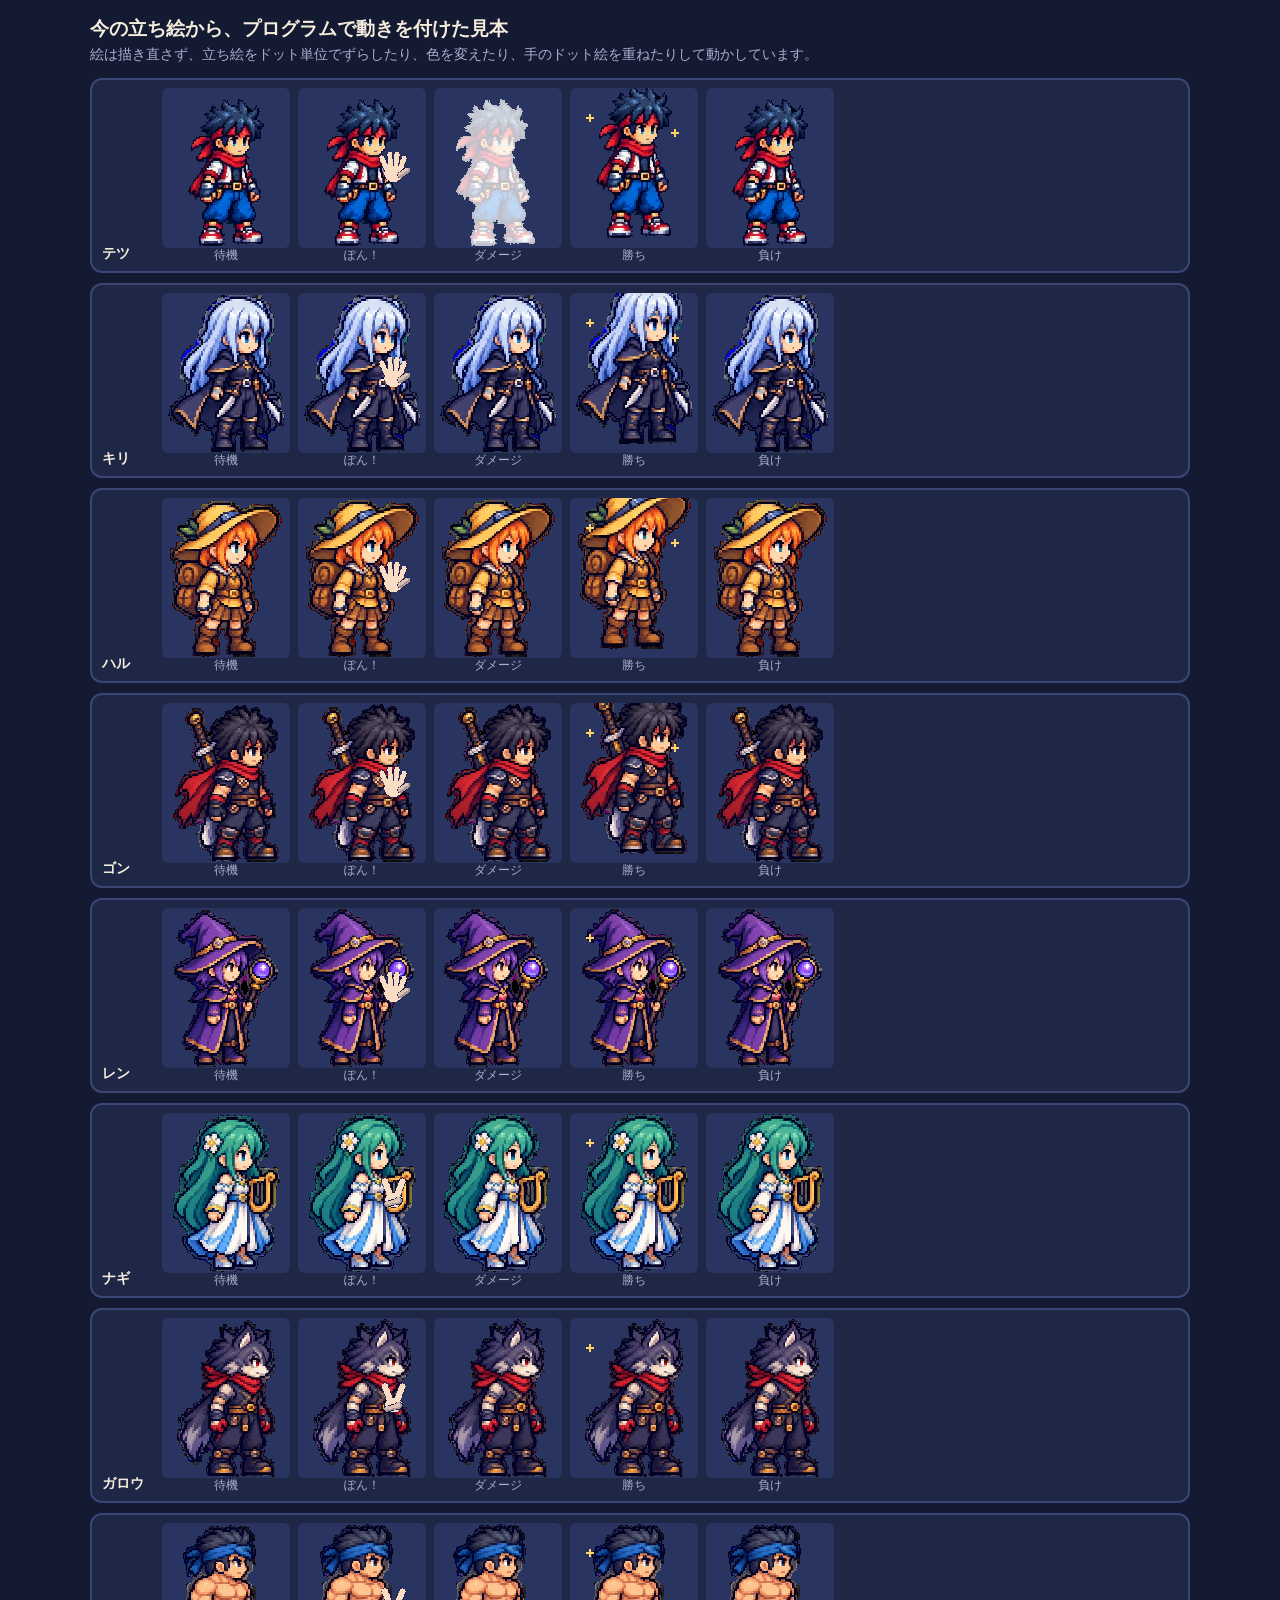
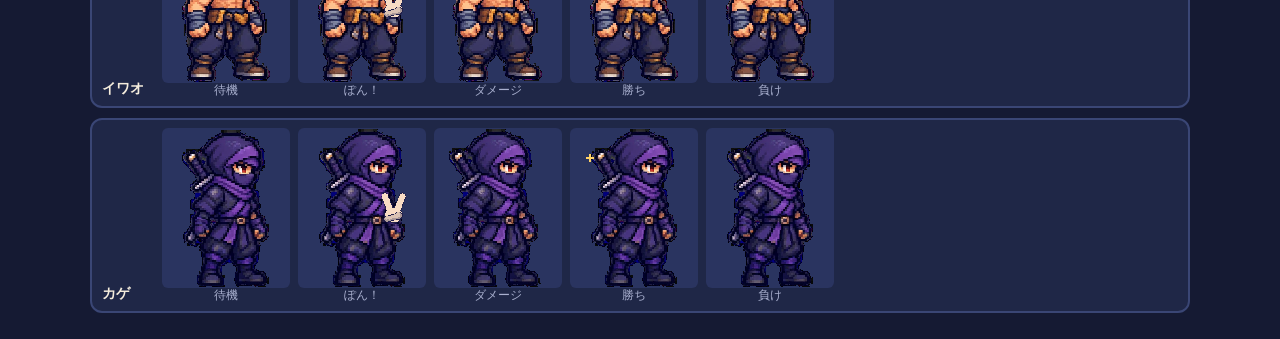
==== _motion-preview.html @ 8b633af2 "Add files via upload" ====
<!doctype html>
<html lang="ja">
<head>
<meta charset="utf-8">
<meta name="viewport" content="width=device-width,initial-scale=1">
<title>動きの見本</title>
<style>
:root { --night: #151a33; --panel: #1f2747; --line: #3a4675; --ink: #f4ecdc; --dim: #a9b0cf; --gold: #ffd166; }
body { margin: 0; background: var(--night); color: var(--ink); font-family: "M PLUS Rounded 1c", system-ui, sans-serif; }
.wrap { max-width: 1100px; margin: 0 auto; padding: 16px; }
h1 { font-size: 1.2rem; margin: 0 0 4px; }
.sub { color: var(--dim); font-size: .85rem; margin: 0 0 14px; }
.row { display: flex; gap: 8px; align-items: flex-end; background: var(--panel); border: 2px solid var(--line); border-radius: 12px; padding: 8px 10px; margin-bottom: 10px; flex-wrap: wrap; }
.row b { width: 52px; font-size: .9rem; }
.cell { display: flex; flex-direction: column; align-items: center; font-size: .72rem; color: var(--dim); }
canvas { width: 128px; height: 160px; image-rendering: pixelated; background: #2a3460; border-radius: 6px; }
</style>
</head>
<body>
<div class="wrap">
  <h1>今の立ち絵から、プログラムで動きを付けた見本</h1>
  <p class="sub">絵は描き直さず、立ち絵をドット単位でずらしたり、色を変えたり、手のドット絵を重ねたりして動かしています。</p>
  <div id="list"></div>
</div>
<script src="art.js"></script>
<script>
const NAMES = ["テツ", "キリ", "ハル", "ゴン", "レン", "ナギ", "ガロウ", "イワオ", "カゲ"];
const MOTIONS = [["待機", 4, 380], ["ぽん！", 3, 700], ["ダメージ", 4, 120], ["勝ち", 4, 160], ["負け", 3, 420]];
const W = 256, H = 320;
const load = src => new Promise(r => { const i = new Image(); i.onload = () => r(i); i.src = src; });
// 1コマを描く：img を元に、動きの種類と番号に合わせて行ごとにずらす
function frame(g, img, hands, kind, k) {
  g.clearRect(0, 0, W, H);
  const waist = H * .56, hair = H * .24;
  if (kind === "待機") {
    const dy = [0, 2, 4, 2][k], dx = [0, 2, 0, -2][k];
    g.drawImage(img, 0, waist, W, H - waist, 0, waist, W, H - waist);            // 下半身はそのまま
    g.drawImage(img, 0, hair, W, waist - hair, 0, hair + dy, W, waist - hair);   // 上半身は沈む
    g.drawImage(img, 0, 0, W, hair, dx, dy, W, hair);                            // 髪は少し揺れる
  } else if (kind === "ぽん！") {
    g.drawImage(img, 0, 0);
    const h = hands[k], s = 64; g.drawImage(h, W * .62, H * .5 - s / 2, s, s);   // 前に出した手
  } else if (kind === "ダメージ") {
    const lean = [0, 14, 10, 4][k];
    for (let y = 0; y < H; y += 2) g.drawImage(img, 0, y, W, 2, -lean * (1 - y / H) * 1.6, y, W, 2); // 上ほど後ろへ傾く
    if (k === 1) { g.globalCompositeOperation = "source-atop"; g.fillStyle = "rgba(255,255,255,.75)"; g.fillRect(0, 0, W, H); g.globalCompositeOperation = "source-over"; }
  } else if (kind === "勝ち") {
    const up = [0, 16, 24, 8][k], st = [1, 1.04, 1.06, 1.02][k], h2 = H * st;
    g.drawImage(img, 0, 0, W, H, 0, H - h2 - up, W, h2);
    g.fillStyle = "#ffd166"; for (const [x, y] of [[40, 60], [210, 90], [60, 150], [200, 30]].slice(0, k + 1)) { g.fillRect(x - 2, y - 8, 4, 16); g.fillRect(x - 8, y - 2, 16, 4); }
  } else {
    const sq = [0, 10, 18][k];
    g.drawImage(img, 0, waist, W, H - waist, 0, waist, W, H - waist);
    g.drawImage(img, 0, 0, W, waist, 0, sq, W, waist);                           // 上半身ががくっと沈む
    g.globalCompositeOperation = "source-atop"; g.fillStyle = `rgba(20,24,60,${k * .18})`; g.fillRect(0, 0, W, H); g.globalCompositeOperation = "source-over";
  }
}
(async () => {
  const hands = await Promise.all([0, 1, 2].map(h => load(JQArt.handIcon(h))));
  for (let i = 1; i <= 9; i++) {
    const img = await load(`img/chars/c${i}.png?v=1`);
    const row = document.createElement("div"); row.className = "row"; row.innerHTML = `<b>${NAMES[i - 1]}</b>`;
    for (const [kind, n, ms] of MOTIONS) {
      const c = document.createElement("canvas"); c.width = W; c.height = H;
      const cell = document.createElement("div"); cell.className = "cell"; cell.append(c, kind); row.append(cell);
      const g = c.getContext("2d"); g.imageSmoothingEnabled = false;
      let k = 0; frame(g, img, hands, kind, 0);
      setInterval(() => { k = (k + 1) % n; frame(g, img, hands, kind, k); }, ms);
    }
    document.getElementById("list").append(row);
  }
})();
</script>
</body>
</html>
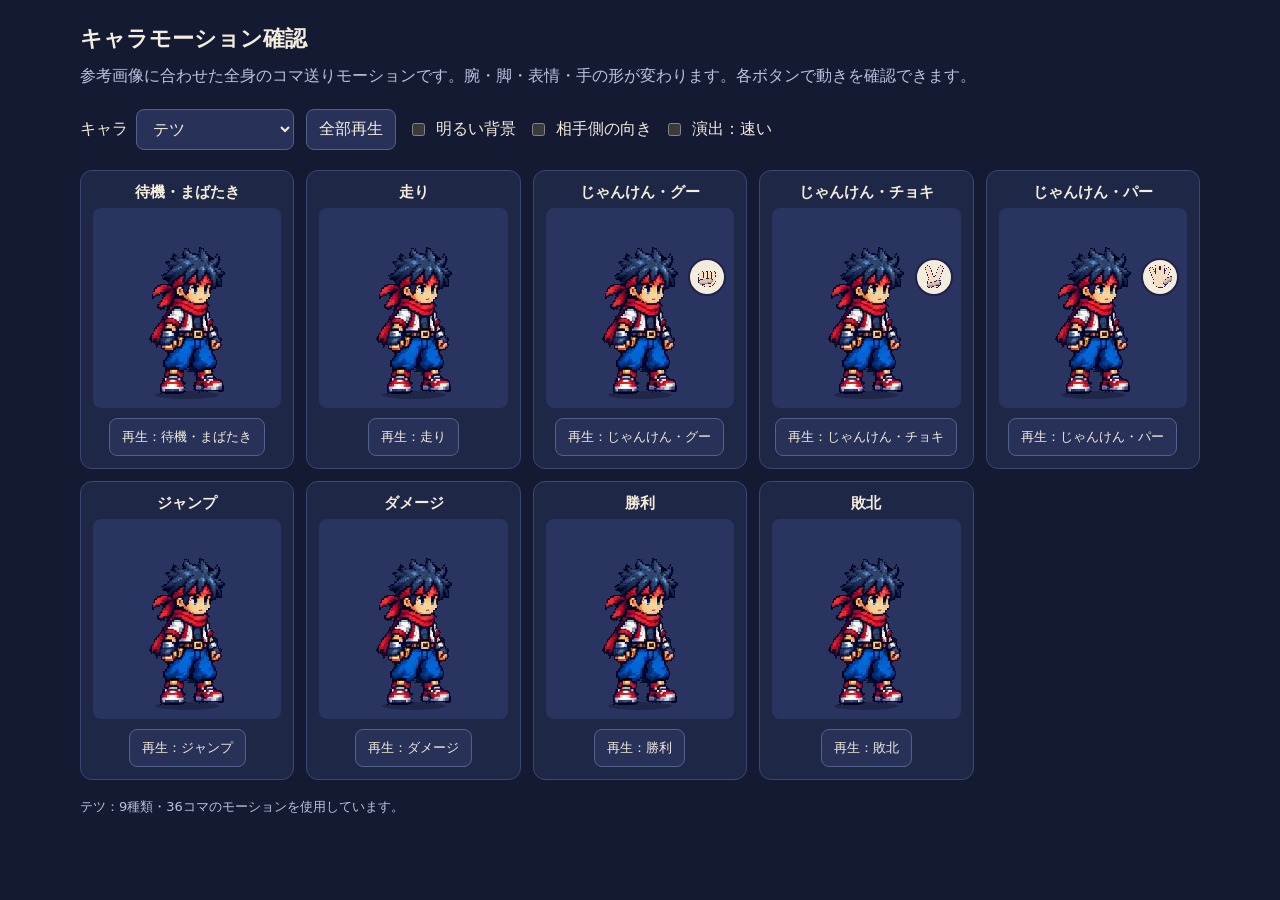
==== commit 7f396d9a: "Integrate consistent character motion playback 全18キャラとカエデ防御姿に、同じシートを使う9種類のコマ送りモーションを接続します。" ====
--- a/_motion-preview.html
+++ b/_motion-preview.html
@@ -3,73 +3,79 @@
 <head>
 <meta charset="utf-8">
 <meta name="viewport" content="width=device-width,initial-scale=1">
-<title>動きの見本</title>
+<title>キャラモーション確認</title>
 <style>
-:root { --night: #151a33; --panel: #1f2747; --line: #3a4675; --ink: #f4ecdc; --dim: #a9b0cf; --gold: #ffd166; }
-body { margin: 0; background: var(--night); color: var(--ink); font-family: "M PLUS Rounded 1c", system-ui, sans-serif; }
-.wrap { max-width: 1100px; margin: 0 auto; padding: 16px; }
-h1 { font-size: 1.2rem; margin: 0 0 4px; }
-.sub { color: var(--dim); font-size: .85rem; margin: 0 0 14px; }
-.row { display: flex; gap: 8px; align-items: flex-end; background: var(--panel); border: 2px solid var(--line); border-radius: 12px; padding: 8px 10px; margin-bottom: 10px; flex-wrap: wrap; }
-.row b { width: 52px; font-size: .9rem; }
-.cell { display: flex; flex-direction: column; align-items: center; font-size: .72rem; color: var(--dim); }
-canvas { width: 128px; height: 160px; image-rendering: pixelated; background: #2a3460; border-radius: 6px; }
+:root { color-scheme: dark; font-family: system-ui, sans-serif; background: #151a33; color: #f4ecdc; }
+body { margin: 0; } main { max-width: 1120px; margin: auto; padding: 24px; }
+h1 { font-size: 22px; margin: 0 0 8px; } p { line-height: 1.7; color: #bac2df; margin: 0 0 20px; }
+.controls { display: flex; align-items: center; flex-wrap: wrap; gap: 12px; margin-bottom: 20px; }
+select, button { font: inherit; padding: 9px 12px; border: 1px solid #54618d; border-radius: 8px; color: #f4ecdc; background: #283259; }
+button { cursor: pointer; } label { display: flex; align-items: center; gap: 8px; }
+.grid { display: grid; grid-template-columns: repeat(auto-fit, minmax(210px, 1fr)); gap: 12px; }
+.card { background: #1f2747; border: 1px solid #3a4675; border-radius: 12px; padding: 12px; text-align: center; }
+h2 { font-size: 15px; margin: 0 0 6px; } .scene { height: 200px; position: relative; background: #2a3460; border-radius: 8px; overflow: hidden; }
+.light .scene { background: #efe5ce; }
+.actor { position: absolute; width: 128px; height: 160px; bottom: 12px; left: calc(50% - 64px); }
+.bob { position: absolute; inset: 0; animation: breathe 2.4s steps(1, end) infinite; }
+.motion-rendered .bob { animation: none; }
+.spr { display: block; width: 128px; height: 160px; max-width: none; image-rendering: pixelated; }
+.shadow { position: absolute; width: 64px; height: 8px; left: 32px; bottom: -3px; border-radius: 50%; background: #0004; }
+.bubble { position: absolute; top: 50px; right: 8px; border-radius: 50%; background: #f4ecdc; border: 2px solid #22204a; padding: 5px; z-index: 2; }
+.bubble img { width: 24px; height: 24px; display: block; image-rendering: pixelated; }
+@keyframes breathe { 0%, 100% { transform: translateY(0); } 35%, 65% { transform: translateY(-1px); } }
+.caption { margin: 16px 0 0; font-size: 13px; } .card button { margin-top: 10px; font-size: 13px; }
+@media (max-width: 520px) { main { padding: 16px; } .grid { grid-template-columns: repeat(2, minmax(0, 1fr)); } .controls { font-size: 14px; } }
 </style>
 </head>
-<body>
-<div class="wrap">
-  <h1>今の立ち絵から、プログラムで動きを付けた見本</h1>
-  <p class="sub">絵は描き直さず、立ち絵をドット単位でずらしたり、色を変えたり、手のドット絵を重ねたりして動かしています。</p>
-  <div id="list"></div>
+<body><main>
+<h1>キャラモーション確認</h1>
+<p>参考画像に合わせた全身のコマ送りモーションです。腕・脚・表情・手の形が変わります。各ボタンで動きを確認できます。</p>
+<div class="controls">
+  <label>キャラ <select id="character"></select></label>
+  <button id="replay" type="button">全部再生</button>
+  <label><input id="light" type="checkbox">明るい背景</label>
+  <label><input id="reverse" type="checkbox">相手側の向き</label>
+  <label><input id="fast" type="checkbox">演出：速い</label>
 </div>
+<div class="grid" id="list"></div>
+<p class="caption" id="status" role="status"></p>
+</main>
 <script src="art.js"></script>
+<script src="character-atlases.js?v=2026-11-08-0044"></script>
+<script src="character-motion.js?v=2026-11-08-0044"></script>
 <script>
-const NAMES = ["テツ", "キリ", "ハル", "ゴン", "レン", "ナギ", "ガロウ", "イワオ", "カゲ"];
-const MOTIONS = [["待機", 4, 380], ["ぽん！", 3, 700], ["ダメージ", 4, 120], ["勝ち", 4, 160], ["負け", 3, 420]];
-const W = 256, H = 320;
-const load = src => new Promise(r => { const i = new Image(); i.onload = () => r(i); i.src = src; });
-// 1コマを描く：img を元に、動きの種類と番号に合わせて行ごとにずらす
-function frame(g, img, hands, kind, k) {
-  g.clearRect(0, 0, W, H);
-  const waist = H * .56, hair = H * .24;
-  if (kind === "待機") {
-    const dy = [0, 2, 4, 2][k], dx = [0, 2, 0, -2][k];
-    g.drawImage(img, 0, waist, W, H - waist, 0, waist, W, H - waist);            // 下半身はそのまま
-    g.drawImage(img, 0, hair, W, waist - hair, 0, hair + dy, W, waist - hair);   // 上半身は沈む
-    g.drawImage(img, 0, 0, W, hair, dx, dy, W, hair);                            // 髪は少し揺れる
-  } else if (kind === "ぽん！") {
-    g.drawImage(img, 0, 0);
-    const h = hands[k], s = 64; g.drawImage(h, W * .62, H * .5 - s / 2, s, s);   // 前に出した手
-  } else if (kind === "ダメージ") {
-    const lean = [0, 14, 10, 4][k];
-    for (let y = 0; y < H; y += 2) g.drawImage(img, 0, y, W, 2, -lean * (1 - y / H) * 1.6, y, W, 2); // 上ほど後ろへ傾く
-    if (k === 1) { g.globalCompositeOperation = "source-atop"; g.fillStyle = "rgba(255,255,255,.75)"; g.fillRect(0, 0, W, H); g.globalCompositeOperation = "source-over"; }
-  } else if (kind === "勝ち") {
-    const up = [0, 16, 24, 8][k], st = [1, 1.04, 1.06, 1.02][k], h2 = H * st;
-    g.drawImage(img, 0, 0, W, H, 0, H - h2 - up, W, h2);
-    g.fillStyle = "#ffd166"; for (const [x, y] of [[40, 60], [210, 90], [60, 150], [200, 30]].slice(0, k + 1)) { g.fillRect(x - 2, y - 8, 4, 16); g.fillRect(x - 8, y - 2, 16, 4); }
-  } else {
-    const sq = [0, 10, 18][k];
-    g.drawImage(img, 0, waist, W, H - waist, 0, waist, W, H - waist);
-    g.drawImage(img, 0, 0, W, waist, 0, sq, W, waist);                           // 上半身ががくっと沈む
-    g.globalCompositeOperation = "source-atop"; g.fillStyle = `rgba(20,24,60,${k * .18})`; g.fillRect(0, 0, W, H); g.globalCompositeOperation = "source-over";
-  }
+const names = ["テツ", "キリ", "ハル", "ゴン", "レン", "ナギ", "ガロウ", "イワオ", "カゲ", "シズク", "ツツミ", "ウガチ", "ホムラ", "マサ", "トキ", "ミツ", "セツナ", "カエデ（攻撃）", "カエデ（防御）"];
+const keys = [...Array.from({ length: 18 }, (_, i) => `c${i + 1}`), "c18d"];
+const motions = [["待機・まばたき", "idle"], ["走り", "run"], ["じゃんけん・グー", "G", 0], ["じゃんけん・チョキ", "C", 1], ["じゃんけん・パー", "P", 2], ["ジャンプ", "jump"], ["ダメージ", "hurt"], ["勝利", "win"], ["敗北", "lose"]];
+const select = document.getElementById("character"), cards = [];
+keys.forEach((key, i) => { const option = document.createElement("option"); option.value = key; option.textContent = names[i]; select.append(option); });
+for (const [label, name, hand] of motions) {
+  const card = document.createElement("section"); card.className = "card";
+  card.innerHTML = `<h2>${label}</h2><div class="scene"><div class="actor"><div class="shadow"></div><div class="bob"><img class="spr" alt="${label}"></div></div></div><button type="button">再生：${label}</button>`;
+  const actor = card.querySelector(".actor");
+  if (hand !== undefined) { const bubble = document.createElement("span"); bubble.className = "bubble"; bubble.innerHTML = `<img src="${JQArt.handIcon(hand)}" alt="${["グー", "チョキ", "パー"][hand]}">`; card.querySelector(".scene").append(bubble); }
+  const play = () => JQMotion.play(actor, name, { loop: name === "win" || name === "run", rate: document.getElementById("fast").checked ? .55 : 1 });
+  card.querySelector("button").onclick = play;
+  cards.push({ actor, play }); document.getElementById("list").append(card);
 }
-(async () => {
-  const hands = await Promise.all([0, 1, 2].map(h => load(JQArt.handIcon(h))));
-  for (let i = 1; i <= 9; i++) {
-    const img = await load(`img/chars/c${i}.png?v=1`);
-    const row = document.createElement("div"); row.className = "row"; row.innerHTML = `<b>${NAMES[i - 1]}</b>`;
-    for (const [kind, n, ms] of MOTIONS) {
-      const c = document.createElement("canvas"); c.width = W; c.height = H;
-      const cell = document.createElement("div"); cell.className = "cell"; cell.append(c, kind); row.append(cell);
-      const g = c.getContext("2d"); g.imageSmoothingEnabled = false;
-      let k = 0; frame(g, img, hands, kind, 0);
-      setInterval(() => { k = (k + 1) % n; frame(g, img, hands, kind, k); }, ms);
-    }
-    document.getElementById("list").append(row);
-  }
-})();
-</script>
-</body>
-</html>
+async function choose() {
+  const key = select.value;
+  document.getElementById("status").textContent = "読み込み中…";
+  const ready = cards.map(async ({ actor }) => {
+    JQMotion.play(actor, "idle");
+    const image = actor.querySelector(".spr"); image.dataset.motionKey = key; image.src = `img/chars/${key}.png?v=2026-11-08-0044`;
+    await image.decode();
+  });
+  try {
+    await Promise.all(ready); if (select.value !== key) return;
+    cards.forEach(c => c.play());
+    document.getElementById("status").textContent = `${names[keys.indexOf(key)]}：9種類・36コマのモーションを使用しています。`;
+  } catch { if (select.value === key) document.getElementById("status").textContent = "画像を読み込めませんでした。再読み込みしてください。"; }
+}
+select.onchange = choose;
+document.getElementById("replay").onclick = () => cards.forEach(c => c.play());
+document.getElementById("light").onchange = e => document.body.classList.toggle("light", e.target.checked);
+document.getElementById("reverse").onchange = e => cards.forEach(c => { c.actor.style.transform = e.target.checked ? "scaleX(-1)" : "none"; });
+document.getElementById("fast").onchange = () => cards.forEach(c => c.play());
+choose();
+</script></body></html>
